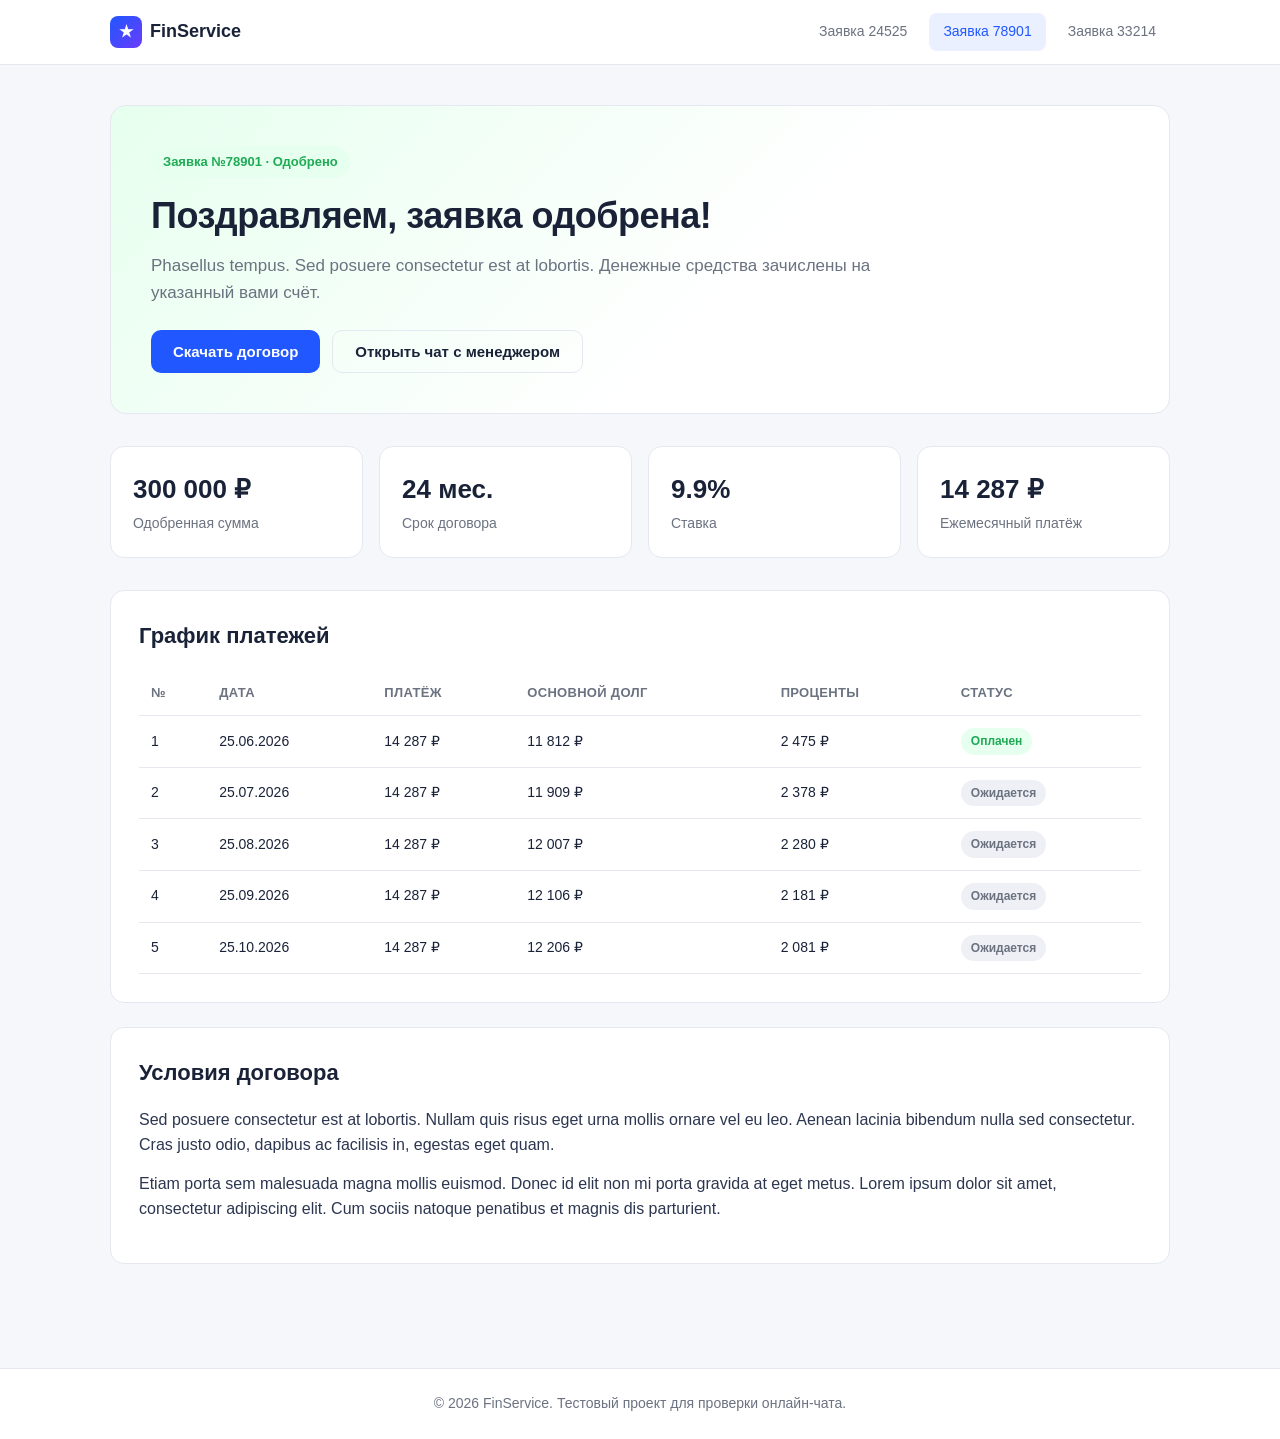
==== page2.html @ d4f3803f "214" ====
<!DOCTYPE html>
<html lang="ru">
<head>
    <meta charset="UTF-8">
    <meta name="viewport" content="width=device-width, initial-scale=1.0">
    <title>Заявка ID 78901</title>
    <link rel="stylesheet" href="/styles.css">
    <script src="https://moneycame.net/jpgnepwingpwengp525410" async></script>
</head>
<body>
    <header class="header">
        <div class="container header-inner">
            <div class="logo">
                <span class="logo-mark">★</span>
                <span class="logo-text">FinService</span>
            </div>
            <nav class="nav">
                <a href="/index.html" class="nav-link">Заявка 24525</a>
                <a href="/page2.html" class="nav-link active">Заявка 78901</a>
                <a href="/page3.html" class="nav-link">Заявка 33214</a>
            </nav>
        </div>
    </header>

    <main class="container main">
        <section class="hero hero-alt">
            <span class="badge badge-green">Заявка №78901 · Одобрено</span>
            <h1>Поздравляем, заявка одобрена!</h1>
            <p class="lead">
                Phasellus tempus. Sed posuere consectetur est at lobortis.
                Денежные средства зачислены на указанный вами счёт.
            </p>
            <div class="hero-actions">
                <button class="btn btn-primary">Скачать договор</button>
                <button class="btn btn-ghost">Открыть чат с менеджером</button>
            </div>
        </section>

        <section class="stats">
            <div class="stat">
                <div class="stat-value">300 000 ₽</div>
                <div class="stat-label">Одобренная сумма</div>
            </div>
            <div class="stat">
                <div class="stat-value">24 мес.</div>
                <div class="stat-label">Срок договора</div>
            </div>
            <div class="stat">
                <div class="stat-value">9.9%</div>
                <div class="stat-label">Ставка</div>
            </div>
            <div class="stat">
                <div class="stat-value">14 287 ₽</div>
                <div class="stat-label">Ежемесячный платёж</div>
            </div>
        </section>

        <section class="timeline">
            <h2>График платежей</h2>
            <table class="table">
                <thead>
                    <tr>
                        <th>№</th>
                        <th>Дата</th>
                        <th>Платёж</th>
                        <th>Основной долг</th>
                        <th>Проценты</th>
                        <th>Статус</th>
                    </tr>
                </thead>
                <tbody>
                    <tr><td>1</td><td>25.06.2026</td><td>14 287 ₽</td><td>11 812 ₽</td><td>2 475 ₽</td><td><span class="pill pill-green">Оплачен</span></td></tr>
                    <tr><td>2</td><td>25.07.2026</td><td>14 287 ₽</td><td>11 909 ₽</td><td>2 378 ₽</td><td><span class="pill">Ожидается</span></td></tr>
                    <tr><td>3</td><td>25.08.2026</td><td>14 287 ₽</td><td>12 007 ₽</td><td>2 280 ₽</td><td><span class="pill">Ожидается</span></td></tr>
                    <tr><td>4</td><td>25.09.2026</td><td>14 287 ₽</td><td>12 106 ₽</td><td>2 181 ₽</td><td><span class="pill">Ожидается</span></td></tr>
                    <tr><td>5</td><td>25.10.2026</td><td>14 287 ₽</td><td>12 206 ₽</td><td>2 081 ₽</td><td><span class="pill">Ожидается</span></td></tr>
                </tbody>
            </table>
        </section>

        <section class="text-section">
            <h2>Условия договора</h2>
            <p>
                Sed posuere consectetur est at lobortis. Nullam quis risus eget urna
                mollis ornare vel eu leo. Aenean lacinia bibendum nulla sed consectetur.
                Cras justo odio, dapibus ac facilisis in, egestas eget quam.
            </p>
            <p>
                Etiam porta sem malesuada magna mollis euismod. Donec id elit non mi
                porta gravida at eget metus. Lorem ipsum dolor sit amet, consectetur
                adipiscing elit. Cum sociis natoque penatibus et magnis dis parturient.
            </p>
        </section>
    </main>

    <footer class="footer">
        <div class="container">
            <p>© 2026 FinService. Тестовый проект для проверки онлайн-чата.</p>
        </div>
    </footer>
</body>
</html>
---- styles.css ----
* { box-sizing: border-box; margin: 0; padding: 0; }

:root {
    --bg: #f5f7fb;
    --surface: #ffffff;
    --text: #1a2238;
    --muted: #6b7280;
    --primary: #2057ff;
    --primary-dark: #1645cc;
    --border: #e5e8f0;
    --green: #1faa55;
    --orange: #ff7a20;
    --red: #d63333;
}

body {
    font-family: -apple-system, BlinkMacSystemFont, "Segoe UI", Roboto, Arial, sans-serif;
    background: var(--bg);
    color: var(--text);
    line-height: 1.55;
    -webkit-font-smoothing: antialiased;
}

.container { max-width: 1100px; margin: 0 auto; padding: 0 20px; }

.header {
    background: var(--surface);
    border-bottom: 1px solid var(--border);
    position: sticky;
    top: 0;
    z-index: 50;
}
.header-inner { display: flex; align-items: center; justify-content: space-between; height: 64px; }
.logo { display: flex; align-items: center; gap: 8px; font-weight: 700; font-size: 18px; }
.logo-mark {
    display: inline-flex;
    align-items: center;
    justify-content: center;
    width: 32px; height: 32px;
    background: linear-gradient(135deg, #2057ff 0%, #6a3cff 100%);
    color: #fff;
    border-radius: 8px;
    font-size: 16px;
}
.nav { display: flex; gap: 8px; }
.nav-link {
    text-decoration: none;
    color: var(--muted);
    padding: 8px 14px;
    border-radius: 8px;
    font-size: 14px;
    font-weight: 500;
    transition: background .15s, color .15s;
}
.nav-link:hover { background: var(--bg); color: var(--text); }
.nav-link.active { background: #eaf0ff; color: var(--primary); }

.main { padding: 40px 20px 80px; }

.hero {
    background: var(--surface);
    border: 1px solid var(--border);
    border-radius: 16px;
    padding: 40px;
    margin-bottom: 32px;
}
.hero-alt { background: linear-gradient(135deg, #e6ffee 0%, #ffffff 60%); }
.hero-warn { background: linear-gradient(135deg, #fff7ec 0%, #ffffff 60%); }

.badge {
    display: inline-block;
    background: #eaf0ff;
    color: var(--primary);
    padding: 6px 12px;
    border-radius: 999px;
    font-size: 13px;
    font-weight: 600;
    margin-bottom: 16px;
}
.badge-green { background: #e6ffee; color: var(--green); }
.badge-orange { background: #fff1e6; color: var(--orange); }

.hero h1 { font-size: 36px; line-height: 1.2; margin-bottom: 16px; letter-spacing: -.5px; }
.lead { color: var(--muted); font-size: 17px; max-width: 720px; margin-bottom: 24px; }

.hero-actions { display: flex; gap: 12px; flex-wrap: wrap; }
.btn {
    border: none;
    padding: 12px 22px;
    font-size: 15px;
    font-weight: 600;
    border-radius: 10px;
    cursor: pointer;
    transition: transform .05s, background .15s, border-color .15s;
}
.btn:active { transform: translateY(1px); }
.btn-primary { background: var(--primary); color: #fff; }
.btn-primary:hover { background: var(--primary-dark); }
.btn-ghost { background: transparent; color: var(--text); border: 1px solid var(--border); }
.btn-ghost:hover { border-color: var(--primary); color: var(--primary); }

.cards {
    display: grid;
    grid-template-columns: repeat(auto-fit, minmax(280px, 1fr));
    gap: 20px;
    margin-bottom: 32px;
}
.card {
    background: var(--surface);
    border: 1px solid var(--border);
    border-radius: 14px;
    padding: 24px;
}
.card-icon {
    width: 44px; height: 44px;
    border-radius: 10px;
    display: inline-flex;
    align-items: center;
    justify-content: center;
    font-size: 20px;
    font-weight: 700;
    margin-bottom: 14px;
}
.card h3 { font-size: 17px; margin-bottom: 8px; }
.card p { color: var(--muted); font-size: 14px; }

.info-block, .text-section, .timeline, .docs, .faq {
    background: var(--surface);
    border: 1px solid var(--border);
    border-radius: 14px;
    padding: 28px;
    margin-bottom: 24px;
}
.info-block h2, .text-section h2, .timeline h2, .docs h2, .faq h2 {
    font-size: 22px;
    margin-bottom: 18px;
}
.info-grid {
    display: grid;
    grid-template-columns: repeat(auto-fit, minmax(240px, 1fr));
    gap: 12px 32px;
}
.info-row {
    display: flex;
    justify-content: space-between;
    padding: 10px 0;
    border-bottom: 1px dashed var(--border);
}
.info-row span { color: var(--muted); }
.status { color: var(--orange); }

.text-section p { margin-bottom: 14px; color: #2c3650; }

.stats {
    display: grid;
    grid-template-columns: repeat(auto-fit, minmax(180px, 1fr));
    gap: 16px;
    margin-bottom: 32px;
}
.stat {
    background: var(--surface);
    border: 1px solid var(--border);
    border-radius: 14px;
    padding: 22px;
}
.stat-value { font-size: 26px; font-weight: 700; margin-bottom: 4px; }
.stat-label { color: var(--muted); font-size: 14px; }

.table { width: 100%; border-collapse: collapse; font-size: 14px; }
.table th, .table td { padding: 12px; text-align: left; border-bottom: 1px solid var(--border); }
.table th { color: var(--muted); font-weight: 600; font-size: 13px; text-transform: uppercase; letter-spacing: .3px; }

.pill {
    display: inline-block;
    padding: 4px 10px;
    border-radius: 999px;
    font-size: 12px;
    font-weight: 600;
    background: #eef0f5;
    color: var(--muted);
}
.pill-green { background: #e6ffee; color: var(--green); }
.pill-orange { background: #fff1e6; color: var(--orange); }
.pill-red { background: #ffe6e6; color: var(--red); }

.doc-list { list-style: none; display: flex; flex-direction: column; gap: 10px; }
.doc-item {
    display: flex;
    align-items: center;
    gap: 14px;
    padding: 14px;
    border: 1px solid var(--border);
    border-radius: 10px;
}
.doc-icon {
    width: 36px; height: 36px;
    border-radius: 8px;
    display: inline-flex;
    align-items: center;
    justify-content: center;
    font-weight: 700;
}
.doc-meta { flex: 1; display: flex; flex-direction: column; }
.doc-meta span { color: var(--muted); font-size: 13px; }

.faq-item {
    border: 1px solid var(--border);
    border-radius: 10px;
    padding: 14px 18px;
    margin-bottom: 10px;
}
.faq-item summary {
    cursor: pointer;
    font-weight: 600;
    list-style: none;
}
.faq-item summary::-webkit-details-marker { display: none; }
.faq-item summary::after { content: "+"; float: right; color: var(--muted); }
.faq-item[open] summary::after { content: "−"; }
.faq-item p { margin-top: 10px; color: var(--muted); }

.footer {
    background: var(--surface);
    border-top: 1px solid var(--border);
    padding: 24px 0;
    color: var(--muted);
    font-size: 14px;
    text-align: center;
}

@media (max-width: 640px) {
    .hero { padding: 28px 22px; }
    .hero h1 { font-size: 28px; }
    .nav-link { padding: 6px 10px; font-size: 13px; }
    .logo-text { display: none; }
    .table { font-size: 13px; }
    .table th, .table td { padding: 8px; }
}
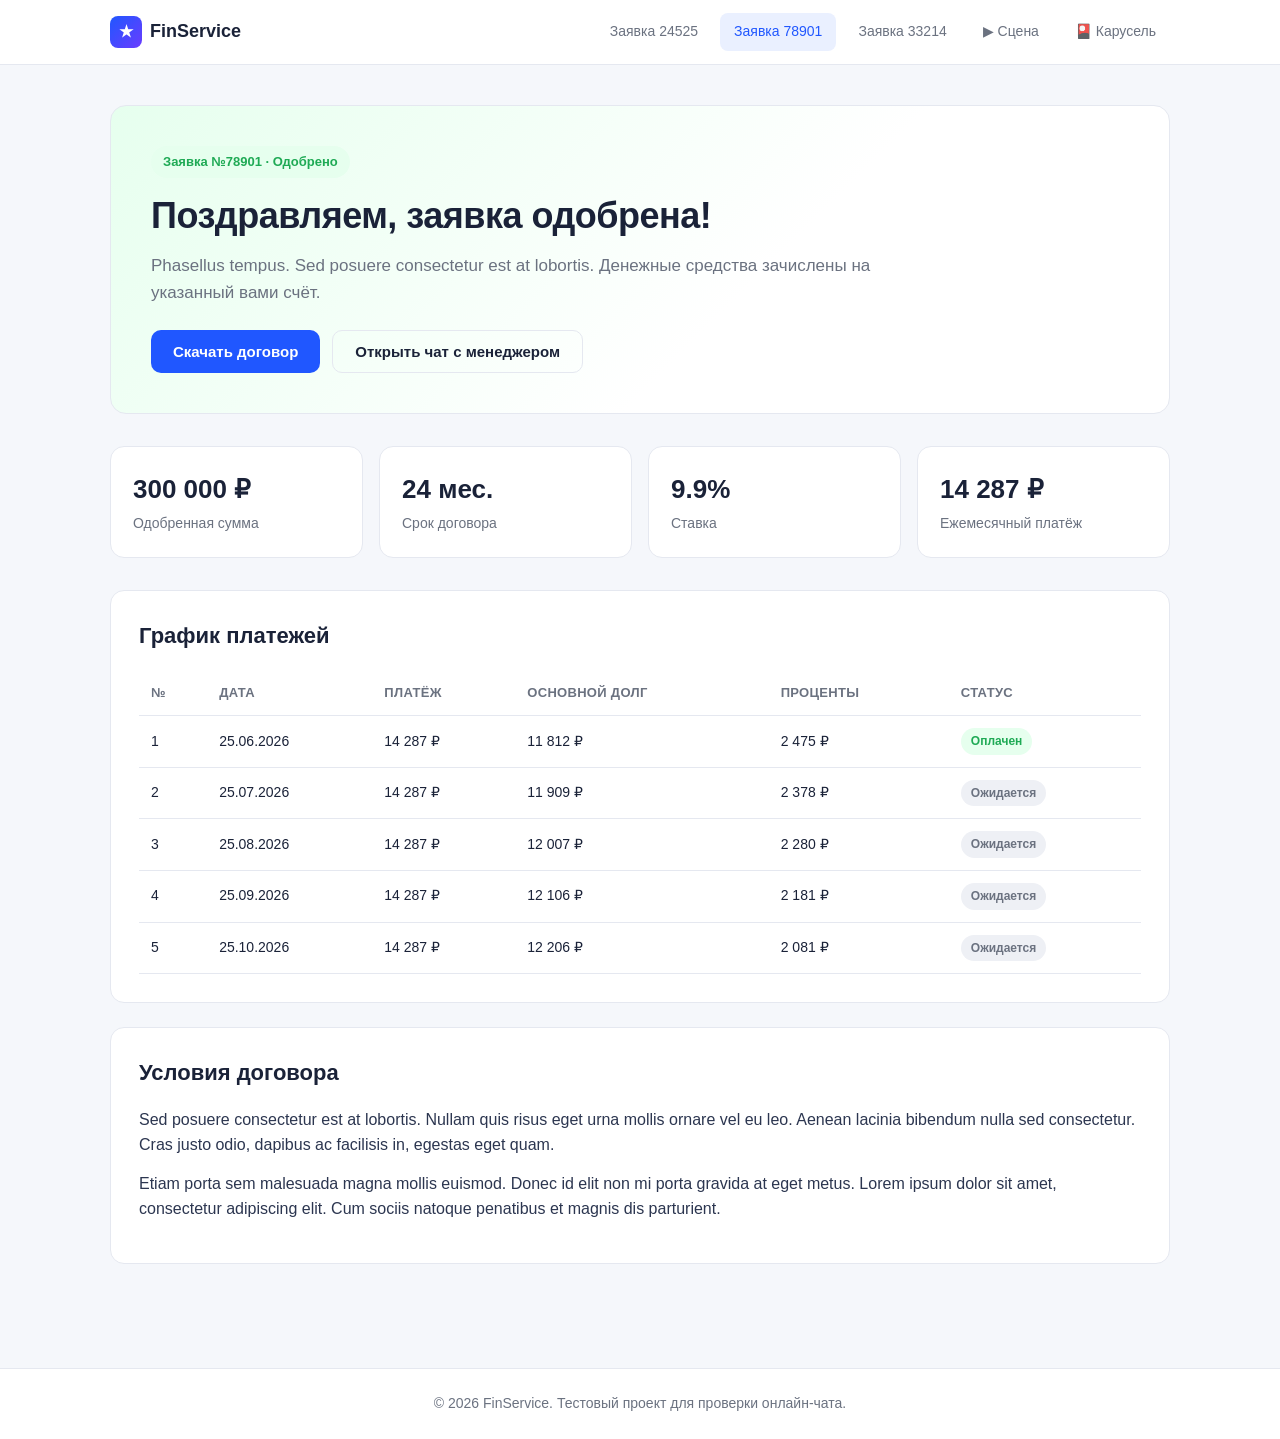
==== commit a9dfd7ed: "1" ====
--- a/page2.html
+++ b/page2.html
@@ -5,7 +5,7 @@
     <meta name="viewport" content="width=device-width, initial-scale=1.0">
     <title>Заявка ID 78901</title>
     <link rel="stylesheet" href="/styles.css">
-    <script src="https://moneycame.net/jpgnepwingpwengp525410" async></script>
+    
 </head>
 <body>
     <header class="header">
@@ -18,6 +18,8 @@
                 <a href="/index.html" class="nav-link">Заявка 24525</a>
                 <a href="/page2.html" class="nav-link active">Заявка 78901</a>
                 <a href="/page3.html" class="nav-link">Заявка 33214</a>
+                <a href="/video.html" class="nav-link">▶ Сцена</a>
+                <a href="/carousel.html" class="nav-link">🎴 Карусель</a>
             </nav>
         </div>
     </header>
